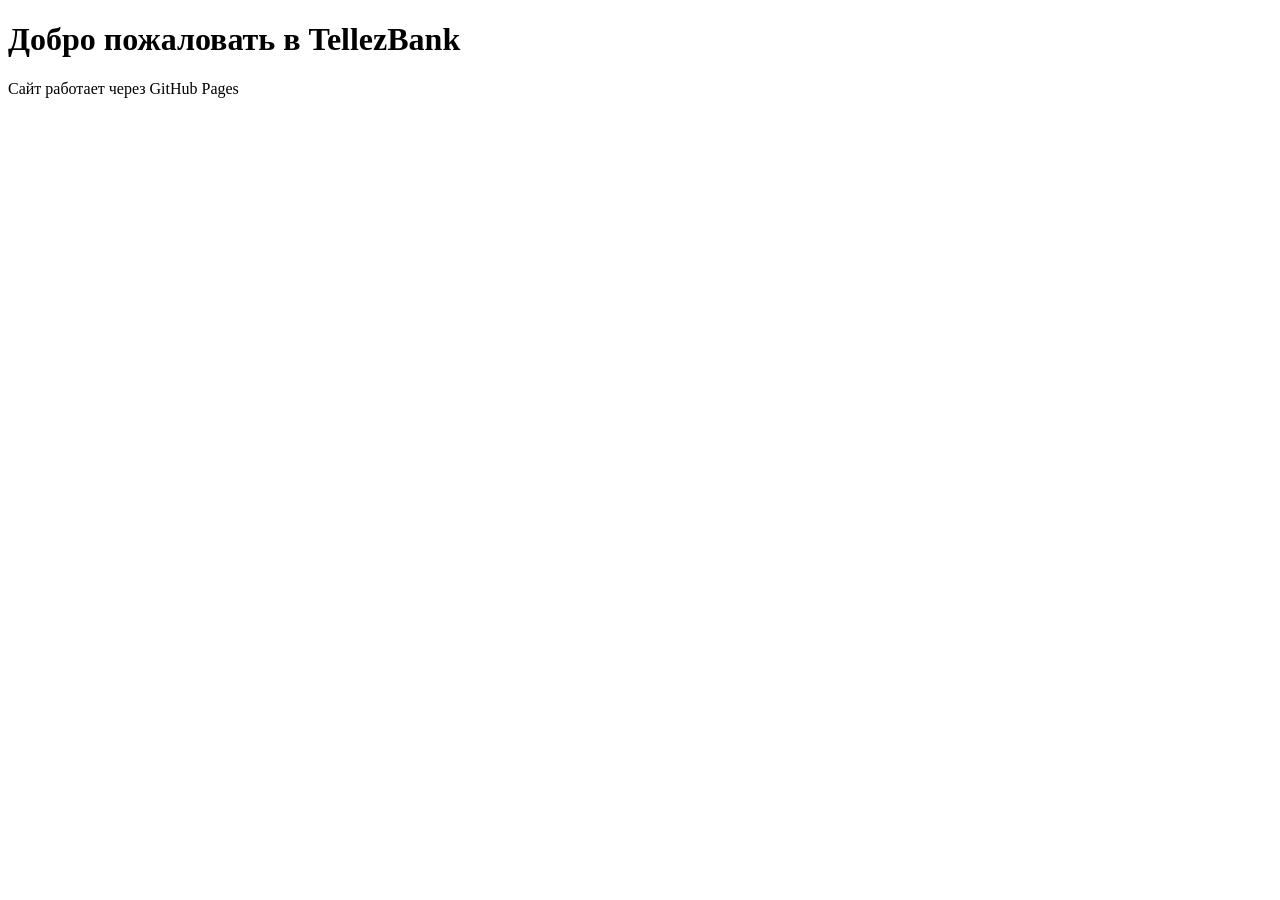
==== index.html @ b48a5590 "Create index.html" ====
<!DOCTYPE html>
<html lang="ru">
<head>
    <meta charset="UTF-8">
    <title>TellezBank</title>
</head>
<body>
    <h1>Добро пожаловать в TellezBank</h1>
    <p>Сайт работает через GitHub Pages</p>
</body>
</html>
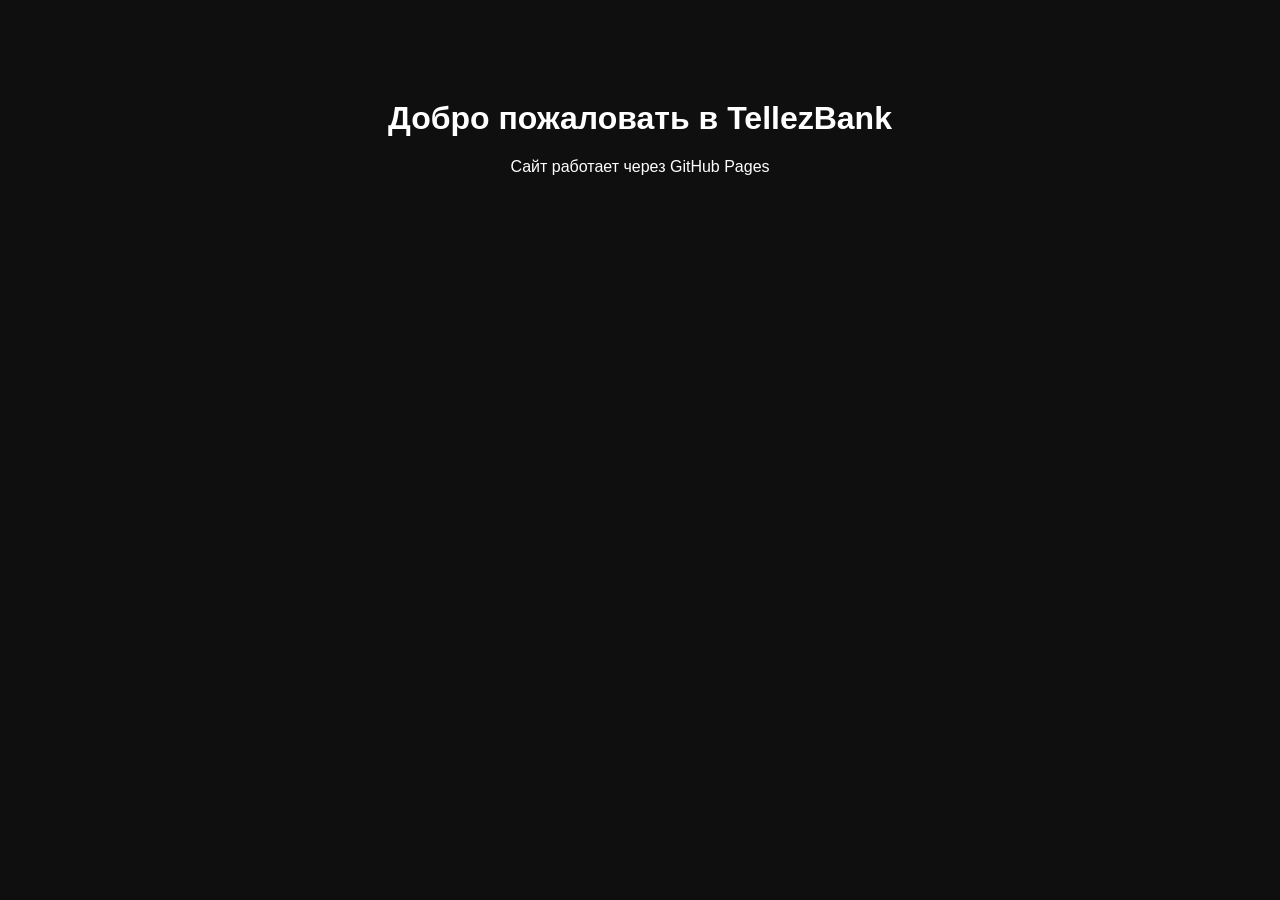
==== commit 6274be46: "Update index.html" ====
--- a/index.html
+++ b/index.html
@@ -9,3 +9,5 @@
     <p>Сайт работает через GitHub Pages</p>
 </body>
 </html>
+
+<link rel="stylesheet" href="style.css">
--- a/style.css
+++ b/style.css
@@ -0,0 +1,7 @@
+body {
+    font-family: Arial;
+    background: #0f0f0f;
+    color: white;
+    text-align: center;
+    margin-top: 100px;
+}
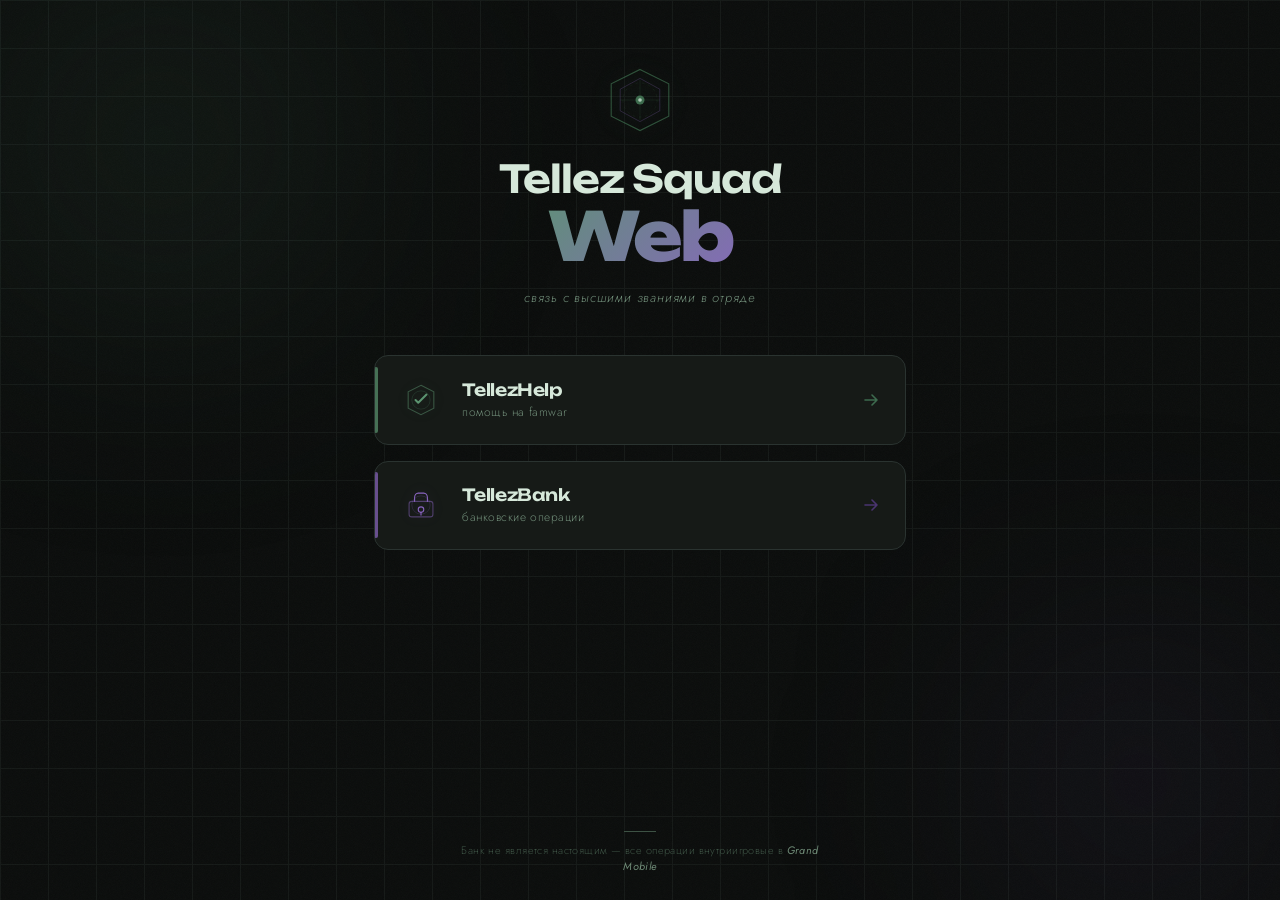
==== commit d71c53c6: "Create a main menu for Tellez Squad Web with dark pastel colors (6a32851b4780cf00700a97ea)" ====
--- a/index.html
+++ b/index.html
@@ -2,12 +2,111 @@
 <html lang="ru">
 <head>
     <meta charset="UTF-8">
-    <title>TellezBank</title>
+    <meta name="viewport" content="width=device-width, initial-scale=1.0">
+    <title>Tellez Squad Web</title>
+    <link rel="preconnect" href="https://fonts.googleapis.com">
+    <link rel="preconnect" href="https://fonts.gstatic.com" crossorigin>
+    <link href="https://fonts.googleapis.com/css2?family=Unbounded:wght@300;400;600;800&family=Jost:ital,wght@0,300;0,400;0,500;1,300&display=swap" rel="stylesheet">
+    <link rel="stylesheet" href="style.css">
 </head>
 <body>
-    <h1>Добро пожаловать в TellezBank</h1>
-    <p>Сайт работает через GitHub Pages</p>
+
+    <div class="bg-grid" aria-hidden="true"></div>
+    <div class="bg-glow bg-glow--green" aria-hidden="true"></div>
+    <div class="bg-glow bg-glow--purple" aria-hidden="true"></div>
+    <div class="noise" aria-hidden="true"></div>
+
+    <main class="layout">
+
+        <header class="hero">
+            <div class="emblem" aria-hidden="true">
+                <svg viewBox="0 0 80 80" fill="none" xmlns="http://www.w3.org/2000/svg">
+                    <polygon points="40,6 72,22 72,58 40,74 8,58 8,22"
+                        stroke="#4e8a63" stroke-width="1.2" fill="none" opacity="0.55"/>
+                    <polygon points="40,16 62,28 62,52 40,64 18,52 18,28"
+                        stroke="#7a5ca3" stroke-width="0.8" fill="none" opacity="0.4"/>
+                    <circle cx="40" cy="40" r="5" fill="#4e8a63" opacity="0.75"/>
+                    <circle cx="40" cy="40" r="2" fill="#c8dfd0" opacity="0.9"/>
+                    <line x1="40" y1="18" x2="40" y2="62" stroke="#4e8a63" stroke-width="0.6" opacity="0.25"/>
+                    <line x1="18" y1="40" x2="62" y2="40" stroke="#4e8a63" stroke-width="0.6" opacity="0.25"/>
+                    <circle cx="40" cy="40" r="19" stroke="#4e8a63" stroke-width="0.4" stroke-dasharray="3 4" opacity="0.3"/>
+                </svg>
+            </div>
+
+            <h1 class="title">
+                <span class="title-main">Tellez Squad</span>
+                <span class="title-accent">Web</span>
+            </h1>
+            <p class="subtitle">связь с высшими званиями в отряде</p>
+        </header>
+
+        <nav class="cards" aria-label="Навигация">
+
+            <a href="#" class="card card--green">
+                <div class="card__decor" aria-hidden="true">
+                    <svg viewBox="0 0 48 48" fill="none">
+                        <path d="M24 8 L38 15 L38 33 L24 40 L10 33 L10 15 Z"
+                            stroke="currentColor" stroke-width="1.2" fill="none" opacity="0.5"/>
+                        <path d="M18 24 L21 27 L30 18"
+                            stroke="currentColor" stroke-width="2.2"
+                            stroke-linecap="round" stroke-linejoin="round"/>
+                        <circle cx="24" cy="24" r="10" stroke="currentColor"
+                            stroke-width="0.7" opacity="0.3"/>
+                    </svg>
+                </div>
+                <div class="card__body">
+                    <span class="card__title">TellezHelp</span>
+                    <span class="card__sub">помощь на FamWar</span>
+                </div>
+                <span class="card__arrow" aria-hidden="true">
+                    <svg viewBox="0 0 20 20" fill="none">
+                        <path d="M4 10 H16 M11 5 L16 10 L11 15"
+                            stroke="currentColor" stroke-width="1.6"
+                            stroke-linecap="round" stroke-linejoin="round"/>
+                    </svg>
+                </span>
+                <div class="card__shine" aria-hidden="true"></div>
+            </a>
+
+            <a href="#" class="card card--purple">
+                <div class="card__decor" aria-hidden="true">
+                    <svg viewBox="0 0 48 48" fill="none">
+                        <rect x="11" y="20" width="26" height="17" rx="3"
+                            stroke="currentColor" stroke-width="1.2" fill="none" opacity="0.5"/>
+                        <path d="M17 20 L17 16 C17 13.2 18.8 11 21 11 L27 11 C29.2 11 31 13.2 31 16 L31 20"
+                            stroke="currentColor" stroke-width="1.2" stroke-linecap="round"/>
+                        <circle cx="24" cy="29" r="3" stroke="currentColor"
+                            stroke-width="1.2" fill="none"/>
+                        <line x1="24" y1="32" x2="24" y2="35"
+                            stroke="currentColor" stroke-width="1.2" stroke-linecap="round"/>
+                        <circle cx="24" cy="24" r="10" stroke="currentColor"
+                            stroke-width="0.7" opacity="0.3"/>
+                    </svg>
+                </div>
+                <div class="card__body">
+                    <span class="card__title">TellezBank</span>
+                    <span class="card__sub">банковские операции</span>
+                </div>
+                <span class="card__arrow" aria-hidden="true">
+                    <svg viewBox="0 0 20 20" fill="none">
+                        <path d="M4 10 H16 M11 5 L16 10 L11 15"
+                            stroke="currentColor" stroke-width="1.6"
+                            stroke-linecap="round" stroke-linejoin="round"/>
+                    </svg>
+                </span>
+                <div class="card__shine" aria-hidden="true"></div>
+            </a>
+
+        </nav>
+
+    </main>
+
+    <footer class="footer">
+        <span class="footer__line" aria-hidden="true"></span>
+        <p class="footer__text">
+            Банк не является настоящим — все операции внутриигровые в&nbsp;<em>Grand Mobile</em>
+        </p>
+    </footer>
+
 </body>
 </html>
-
-<link rel="stylesheet" href="style.css">
--- a/style.css
+++ b/style.css
@@ -1,7 +1,414 @@
+/* ── Reset & Base ──────────────────────────────────────────── */
+*, *::before, *::after { box-sizing: border-box; margin: 0; padding: 0; }
+
+:root {
+    --black:        #0b0d0c;
+    --dark:         #111412;
+    --surface:      #161a17;
+    --surface-2:    #1e2420;
+    --border:       #2a3330;
+
+    --green-dim:    #2d4a38;
+    --green-mid:    #3d6b4e;
+    --green-accent: #5b9470;
+    --green-glow:   rgba(74, 140, 99, 0.18);
+
+    --purple-dim:   #2c1f42;
+    --purple-mid:   #4a3470;
+    --purple-accent:#8a65c0;
+    --purple-glow:  rgba(138, 101, 192, 0.18);
+
+    --text-primary: #d6e8da;
+    --text-muted:   #6e8a76;
+    --text-faint:   #3d5244;
+
+    --font-display: 'Unbounded', sans-serif;
+    --font-body:    'Jost', sans-serif;
+
+    --ease-out: cubic-bezier(0.16, 1, 0.3, 1);
+}
+
+html, body {
+    height: 100%;
+    min-height: 100dvh;
+}
+
 body {
-    font-family: Arial;
-    background: #0f0f0f;
-    color: white;
+    font-family: var(--font-body);
+    background-color: var(--black);
+    color: var(--text-primary);
+    display: flex;
+    flex-direction: column;
+    align-items: center;
+    justify-content: space-between;
+    overflow-x: hidden;
+    position: relative;
+}
+
+/* ── Atmospheric Background ────────────────────────────────── */
+.bg-grid {
+    position: fixed;
+    inset: 0;
+    background-image:
+        linear-gradient(var(--border) 1px, transparent 1px),
+        linear-gradient(90deg, var(--border) 1px, transparent 1px);
+    background-size: 48px 48px;
+    opacity: 0.35;
+    pointer-events: none;
+    z-index: 0;
+}
+
+.bg-glow {
+    position: fixed;
+    border-radius: 50%;
+    filter: blur(120px);
+    pointer-events: none;
+    z-index: 0;
+    animation: float 12s ease-in-out infinite alternate;
+}
+
+.bg-glow--green {
+    width: 520px;
+    height: 520px;
+    background: radial-gradient(circle, rgba(61, 107, 78, 0.22) 0%, transparent 70%);
+    top: -120px;
+    left: -100px;
+}
+
+.bg-glow--purple {
+    width: 400px;
+    height: 400px;
+    background: radial-gradient(circle, rgba(74, 52, 112, 0.24) 0%, transparent 70%);
+    bottom: -80px;
+    right: -60px;
+    animation-delay: -6s;
+    animation-duration: 14s;
+}
+
+@keyframes float {
+    from { transform: translate(0, 0) scale(1); }
+    to   { transform: translate(24px, 16px) scale(1.06); }
+}
+
+.noise {
+    position: fixed;
+    inset: 0;
+    pointer-events: none;
+    z-index: 1;
+    opacity: 0.032;
+    background-image: url("data:image/svg+xml,%3Csvg viewBox='0 0 256 256' xmlns='http://www.w3.org/2000/svg'%3E%3Cfilter id='n'%3E%3CfeTurbulence type='fractalNoise' baseFrequency='0.9' numOctaves='4' stitchTiles='stitch'/%3E%3C/filter%3E%3Crect width='100%25' height='100%25' filter='url(%23n)'/%3E%3C/svg%3E");
+    background-repeat: repeat;
+    background-size: 180px 180px;
+}
+
+/* ── Layout ────────────────────────────────────────────────── */
+.layout {
+    position: relative;
+    z-index: 2;
+    width: 100%;
+    max-width: 580px;
+    padding: 4rem 1.5rem 2rem;
+    display: flex;
+    flex-direction: column;
+    align-items: center;
+    gap: 3rem;
+    flex: 1;
+}
+
+/* ── Hero ──────────────────────────────────────────────────── */
+.hero {
+    display: flex;
+    flex-direction: column;
+    align-items: center;
+    gap: 0;
     text-align: center;
-    margin-top: 100px;
-}
+    animation: hero-in 0.9s var(--ease-out) both;
+}
+
+@keyframes hero-in {
+    from { opacity: 0; transform: translateY(-22px); }
+    to   { opacity: 1; transform: translateY(0); }
+}
+
+.emblem {
+    width: 72px;
+    height: 72px;
+    margin-bottom: 1.4rem;
+    opacity: 0;
+    animation: emblem-in 1s var(--ease-out) 0.1s both;
+}
+
+@keyframes emblem-in {
+    from { opacity: 0; transform: scale(0.7) rotate(-15deg); }
+    to   { opacity: 1; transform: scale(1) rotate(0deg); }
+}
+
+.emblem svg {
+    width: 100%;
+    height: 100%;
+    filter: drop-shadow(0 0 12px rgba(74, 140, 99, 0.4));
+}
+
+.title {
+    font-family: var(--font-display);
+    line-height: 1.08;
+    letter-spacing: -0.02em;
+    margin-bottom: 1rem;
+}
+
+.title-main {
+    display: block;
+    font-size: clamp(1.6rem, 6vw, 2.4rem);
+    font-weight: 600;
+    color: var(--text-primary);
+    letter-spacing: -0.03em;
+}
+
+.title-accent {
+    display: block;
+    font-size: clamp(2.6rem, 10vw, 4.2rem);
+    font-weight: 800;
+    background: linear-gradient(135deg, #5b9470 0%, #8a65c0 100%);
+    -webkit-background-clip: text;
+    -webkit-text-fill-color: transparent;
+    background-clip: text;
+    letter-spacing: -0.04em;
+}
+
+.subtitle {
+    font-family: var(--font-body);
+    font-size: 0.82rem;
+    font-weight: 300;
+    font-style: italic;
+    color: var(--text-muted);
+    letter-spacing: 0.06em;
+    text-transform: lowercase;
+    opacity: 0;
+    animation: fade-up 0.8s var(--ease-out) 0.4s both;
+}
+
+@keyframes fade-up {
+    from { opacity: 0; transform: translateY(8px); }
+    to   { opacity: 1; transform: translateY(0); }
+}
+
+/* ── Cards ─────────────────────────────────────────────────── */
+.cards {
+    display: flex;
+    flex-direction: column;
+    gap: 1rem;
+    width: 100%;
+}
+
+.card {
+    display: flex;
+    align-items: center;
+    gap: 1.2rem;
+    padding: 1.35rem 1.5rem;
+    border-radius: 14px;
+    border: 1px solid var(--border);
+    background: var(--surface);
+    text-decoration: none;
+    color: var(--text-primary);
+    position: relative;
+    overflow: hidden;
+    cursor: pointer;
+    transition:
+        transform 0.3s var(--ease-out),
+        border-color 0.3s ease,
+        background 0.3s ease;
+    opacity: 0;
+}
+
+.card:nth-child(1) { animation: card-in 0.7s var(--ease-out) 0.5s both; }
+.card:nth-child(2) { animation: card-in 0.7s var(--ease-out) 0.65s both; }
+
+@keyframes card-in {
+    from { opacity: 0; transform: translateX(-18px); }
+    to   { opacity: 1; transform: translateX(0); }
+}
+
+/* Green card */
+.card--green {
+    --card-accent: var(--green-accent);
+    --card-glow:   var(--green-glow);
+    --card-mid:    var(--green-mid);
+    --card-dim:    var(--green-dim);
+}
+
+/* Purple card */
+.card--purple {
+    --card-accent: var(--purple-accent);
+    --card-glow:   var(--purple-glow);
+    --card-mid:    var(--purple-mid);
+    --card-dim:    var(--purple-dim);
+}
+
+.card:hover {
+    transform: translateX(5px);
+    border-color: var(--card-mid);
+    background: color-mix(in srgb, var(--surface) 88%, var(--card-dim));
+}
+
+.card:active {
+    transform: translateX(3px) scale(0.99);
+}
+
+/* Shimmer shine on hover */
+.card__shine {
+    position: absolute;
+    inset: 0;
+    background: linear-gradient(
+        105deg,
+        transparent 30%,
+        rgba(255,255,255,0.04) 50%,
+        transparent 70%
+    );
+    transform: translateX(-100%);
+    transition: transform 0.5s ease;
+    pointer-events: none;
+}
+
+.card:hover .card__shine {
+    transform: translateX(100%);
+}
+
+/* Left color strip */
+.card::before {
+    content: '';
+    position: absolute;
+    left: 0;
+    top: 12%;
+    bottom: 12%;
+    width: 3px;
+    border-radius: 0 2px 2px 0;
+    background: var(--card-accent);
+    opacity: 0.7;
+    transition: opacity 0.3s, top 0.3s, bottom 0.3s;
+}
+
+.card:hover::before {
+    opacity: 1;
+    top: 8%;
+    bottom: 8%;
+}
+
+/* Icon */
+.card__decor {
+    width: 44px;
+    height: 44px;
+    flex-shrink: 0;
+    color: var(--card-accent);
+    filter: drop-shadow(0 0 6px var(--card-glow));
+    transition: transform 0.3s var(--ease-out), filter 0.3s;
+}
+
+.card:hover .card__decor {
+    transform: scale(1.1);
+    filter: drop-shadow(0 0 12px var(--card-accent));
+}
+
+.card__decor svg {
+    width: 100%;
+    height: 100%;
+}
+
+/* Text */
+.card__body {
+    flex: 1;
+    display: flex;
+    flex-direction: column;
+    gap: 0.22rem;
+}
+
+.card__title {
+    font-family: var(--font-display);
+    font-size: 1.05rem;
+    font-weight: 600;
+    letter-spacing: -0.02em;
+    color: var(--text-primary);
+    transition: color 0.2s;
+}
+
+.card:hover .card__title {
+    color: color-mix(in srgb, var(--text-primary), var(--card-accent) 25%);
+}
+
+.card__sub {
+    font-size: 0.75rem;
+    font-weight: 300;
+    color: var(--text-muted);
+    letter-spacing: 0.04em;
+    text-transform: lowercase;
+}
+
+/* Arrow */
+.card__arrow {
+    width: 20px;
+    height: 20px;
+    flex-shrink: 0;
+    color: var(--card-mid);
+    transition: transform 0.3s var(--ease-out), color 0.3s;
+}
+
+.card__arrow svg {
+    width: 100%;
+    height: 100%;
+}
+
+.card:hover .card__arrow {
+    transform: translateX(4px);
+    color: var(--card-accent);
+}
+
+/* Focus styles */
+.card:focus-visible {
+    outline: 2px solid var(--card-accent);
+    outline-offset: 3px;
+}
+
+/* ── Footer ────────────────────────────────────────────────── */
+.footer {
+    position: relative;
+    z-index: 2;
+    width: 100%;
+    max-width: 580px;
+    padding: 1.2rem 1.5rem 1.6rem;
+    display: flex;
+    flex-direction: column;
+    align-items: center;
+    gap: 0.6rem;
+    animation: fade-up 0.8s var(--ease-out) 0.9s both;
+    opacity: 0;
+}
+
+.footer__line {
+    display: block;
+    width: 32px;
+    height: 1px;
+    background: var(--text-faint);
+}
+
+.footer__text {
+    font-size: 0.68rem;
+    font-weight: 300;
+    color: var(--text-faint);
+    letter-spacing: 0.04em;
+    text-align: center;
+    line-height: 1.5;
+    max-width: 360px;
+}
+
+.footer__text em {
+    font-style: italic;
+    color: var(--text-muted);
+    font-weight: 400;
+}
+
+/* ── Responsive ────────────────────────────────────────────── */
+@media (max-width: 400px) {
+    .layout { padding: 3rem 1.2rem 1.5rem; gap: 2.4rem; }
+    .card { padding: 1.1rem 1.1rem; gap: 1rem; }
+    .card__decor { width: 36px; height: 36px; }
+    .card__title { font-size: 0.95rem; }
+}
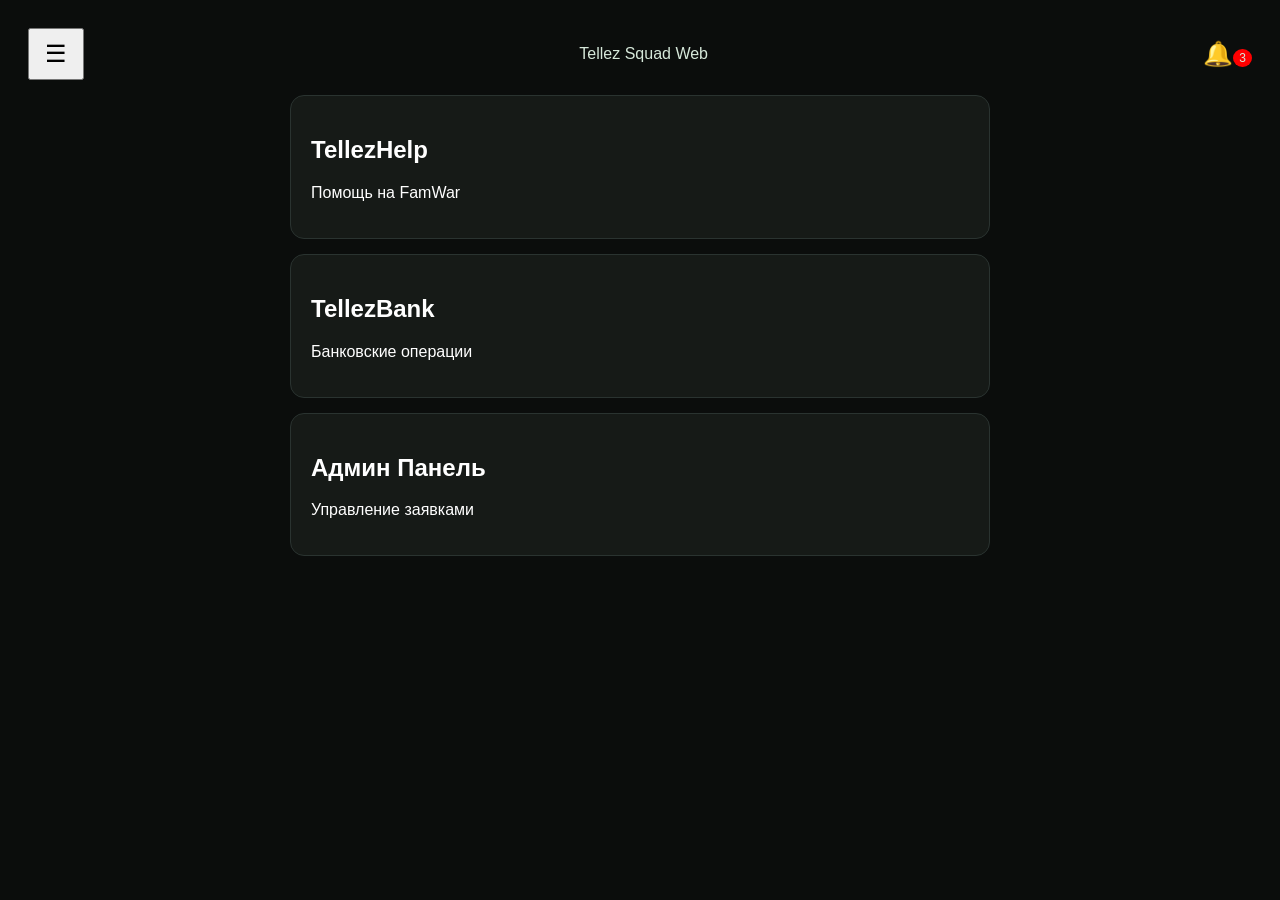
==== commit d3536812: "Add files via upload" ====
--- a/index.html
+++ b/index.html
@@ -1,112 +1,22 @@
 <!DOCTYPE html>
 <html lang="ru">
 <head>
-    <meta charset="UTF-8">
-    <meta name="viewport" content="width=device-width, initial-scale=1.0">
-    <title>Tellez Squad Web</title>
-    <link rel="preconnect" href="https://fonts.googleapis.com">
-    <link rel="preconnect" href="https://fonts.gstatic.com" crossorigin>
-    <link href="https://fonts.googleapis.com/css2?family=Unbounded:wght@300;400;600;800&family=Jost:ital,wght@0,300;0,400;0,500;1,300&display=swap" rel="stylesheet">
-    <link rel="stylesheet" href="style.css">
+<meta charset="UTF-8">
+<meta name="viewport" content="width=device-width, initial-scale=1.0">
+<title>Tellez Squad Web</title>
+<link rel="stylesheet" href="style.css">
 </head>
 <body>
+<header class="topbar">
+<button class="menu-btn">☰</button>
+<div class="logo">Tellez Squad Web</div>
+<div class="notify">🔔<span>3</span></div>
+</header>
 
-    <div class="bg-grid" aria-hidden="true"></div>
-    <div class="bg-glow bg-glow--green" aria-hidden="true"></div>
-    <div class="bg-glow bg-glow--purple" aria-hidden="true"></div>
-    <div class="noise" aria-hidden="true"></div>
-
-    <main class="layout">
-
-        <header class="hero">
-            <div class="emblem" aria-hidden="true">
-                <svg viewBox="0 0 80 80" fill="none" xmlns="http://www.w3.org/2000/svg">
-                    <polygon points="40,6 72,22 72,58 40,74 8,58 8,22"
-                        stroke="#4e8a63" stroke-width="1.2" fill="none" opacity="0.55"/>
-                    <polygon points="40,16 62,28 62,52 40,64 18,52 18,28"
-                        stroke="#7a5ca3" stroke-width="0.8" fill="none" opacity="0.4"/>
-                    <circle cx="40" cy="40" r="5" fill="#4e8a63" opacity="0.75"/>
-                    <circle cx="40" cy="40" r="2" fill="#c8dfd0" opacity="0.9"/>
-                    <line x1="40" y1="18" x2="40" y2="62" stroke="#4e8a63" stroke-width="0.6" opacity="0.25"/>
-                    <line x1="18" y1="40" x2="62" y2="40" stroke="#4e8a63" stroke-width="0.6" opacity="0.25"/>
-                    <circle cx="40" cy="40" r="19" stroke="#4e8a63" stroke-width="0.4" stroke-dasharray="3 4" opacity="0.3"/>
-                </svg>
-            </div>
-
-            <h1 class="title">
-                <span class="title-main">Tellez Squad</span>
-                <span class="title-accent">Web</span>
-            </h1>
-            <p class="subtitle">связь с высшими званиями в отряде</p>
-        </header>
-
-        <nav class="cards" aria-label="Навигация">
-
-            <a href="#" class="card card--green">
-                <div class="card__decor" aria-hidden="true">
-                    <svg viewBox="0 0 48 48" fill="none">
-                        <path d="M24 8 L38 15 L38 33 L24 40 L10 33 L10 15 Z"
-                            stroke="currentColor" stroke-width="1.2" fill="none" opacity="0.5"/>
-                        <path d="M18 24 L21 27 L30 18"
-                            stroke="currentColor" stroke-width="2.2"
-                            stroke-linecap="round" stroke-linejoin="round"/>
-                        <circle cx="24" cy="24" r="10" stroke="currentColor"
-                            stroke-width="0.7" opacity="0.3"/>
-                    </svg>
-                </div>
-                <div class="card__body">
-                    <span class="card__title">TellezHelp</span>
-                    <span class="card__sub">помощь на FamWar</span>
-                </div>
-                <span class="card__arrow" aria-hidden="true">
-                    <svg viewBox="0 0 20 20" fill="none">
-                        <path d="M4 10 H16 M11 5 L16 10 L11 15"
-                            stroke="currentColor" stroke-width="1.6"
-                            stroke-linecap="round" stroke-linejoin="round"/>
-                    </svg>
-                </span>
-                <div class="card__shine" aria-hidden="true"></div>
-            </a>
-
-            <a href="#" class="card card--purple">
-                <div class="card__decor" aria-hidden="true">
-                    <svg viewBox="0 0 48 48" fill="none">
-                        <rect x="11" y="20" width="26" height="17" rx="3"
-                            stroke="currentColor" stroke-width="1.2" fill="none" opacity="0.5"/>
-                        <path d="M17 20 L17 16 C17 13.2 18.8 11 21 11 L27 11 C29.2 11 31 13.2 31 16 L31 20"
-                            stroke="currentColor" stroke-width="1.2" stroke-linecap="round"/>
-                        <circle cx="24" cy="29" r="3" stroke="currentColor"
-                            stroke-width="1.2" fill="none"/>
-                        <line x1="24" y1="32" x2="24" y2="35"
-                            stroke="currentColor" stroke-width="1.2" stroke-linecap="round"/>
-                        <circle cx="24" cy="24" r="10" stroke="currentColor"
-                            stroke-width="0.7" opacity="0.3"/>
-                    </svg>
-                </div>
-                <div class="card__body">
-                    <span class="card__title">TellezBank</span>
-                    <span class="card__sub">банковские операции</span>
-                </div>
-                <span class="card__arrow" aria-hidden="true">
-                    <svg viewBox="0 0 20 20" fill="none">
-                        <path d="M4 10 H16 M11 5 L16 10 L11 15"
-                            stroke="currentColor" stroke-width="1.6"
-                            stroke-linecap="round" stroke-linejoin="round"/>
-                    </svg>
-                </span>
-                <div class="card__shine" aria-hidden="true"></div>
-            </a>
-
-        </nav>
-
-    </main>
-
-    <footer class="footer">
-        <span class="footer__line" aria-hidden="true"></span>
-        <p class="footer__text">
-            Банк не является настоящим — все операции внутриигровые в&nbsp;<em>Grand Mobile</em>
-        </p>
-    </footer>
-
+<main class="container">
+<a class="card" href="help.html"><h2>TellezHelp</h2><p>Помощь на FamWar</p></a>
+<a class="card" href="bank.html"><h2>TellezBank</h2><p>Банковские операции</p></a>
+<a class="card" href="admin.html"><h2>Админ Панель</h2><p>Управление заявками</p></a>
+</main>
 </body>
-</html>
+</html>
--- a/style.css
+++ b/style.css
@@ -1,414 +1,8 @@
-/* ── Reset & Base ──────────────────────────────────────────── */
-*, *::before, *::after { box-sizing: border-box; margin: 0; padding: 0; }
-
-:root {
-    --black:        #0b0d0c;
-    --dark:         #111412;
-    --surface:      #161a17;
-    --surface-2:    #1e2420;
-    --border:       #2a3330;
-
-    --green-dim:    #2d4a38;
-    --green-mid:    #3d6b4e;
-    --green-accent: #5b9470;
-    --green-glow:   rgba(74, 140, 99, 0.18);
-
-    --purple-dim:   #2c1f42;
-    --purple-mid:   #4a3470;
-    --purple-accent:#8a65c0;
-    --purple-glow:  rgba(138, 101, 192, 0.18);
-
-    --text-primary: #d6e8da;
-    --text-muted:   #6e8a76;
-    --text-faint:   #3d5244;
-
-    --font-display: 'Unbounded', sans-serif;
-    --font-body:    'Jost', sans-serif;
-
-    --ease-out: cubic-bezier(0.16, 1, 0.3, 1);
-}
-
-html, body {
-    height: 100%;
-    min-height: 100dvh;
-}
-
-body {
-    font-family: var(--font-body);
-    background-color: var(--black);
-    color: var(--text-primary);
-    display: flex;
-    flex-direction: column;
-    align-items: center;
-    justify-content: space-between;
-    overflow-x: hidden;
-    position: relative;
-}
-
-/* ── Atmospheric Background ────────────────────────────────── */
-.bg-grid {
-    position: fixed;
-    inset: 0;
-    background-image:
-        linear-gradient(var(--border) 1px, transparent 1px),
-        linear-gradient(90deg, var(--border) 1px, transparent 1px);
-    background-size: 48px 48px;
-    opacity: 0.35;
-    pointer-events: none;
-    z-index: 0;
-}
-
-.bg-glow {
-    position: fixed;
-    border-radius: 50%;
-    filter: blur(120px);
-    pointer-events: none;
-    z-index: 0;
-    animation: float 12s ease-in-out infinite alternate;
-}
-
-.bg-glow--green {
-    width: 520px;
-    height: 520px;
-    background: radial-gradient(circle, rgba(61, 107, 78, 0.22) 0%, transparent 70%);
-    top: -120px;
-    left: -100px;
-}
-
-.bg-glow--purple {
-    width: 400px;
-    height: 400px;
-    background: radial-gradient(circle, rgba(74, 52, 112, 0.24) 0%, transparent 70%);
-    bottom: -80px;
-    right: -60px;
-    animation-delay: -6s;
-    animation-duration: 14s;
-}
-
-@keyframes float {
-    from { transform: translate(0, 0) scale(1); }
-    to   { transform: translate(24px, 16px) scale(1.06); }
-}
-
-.noise {
-    position: fixed;
-    inset: 0;
-    pointer-events: none;
-    z-index: 1;
-    opacity: 0.032;
-    background-image: url("data:image/svg+xml,%3Csvg viewBox='0 0 256 256' xmlns='http://www.w3.org/2000/svg'%3E%3Cfilter id='n'%3E%3CfeTurbulence type='fractalNoise' baseFrequency='0.9' numOctaves='4' stitchTiles='stitch'/%3E%3C/filter%3E%3Crect width='100%25' height='100%25' filter='url(%23n)'/%3E%3C/svg%3E");
-    background-repeat: repeat;
-    background-size: 180px 180px;
-}
-
-/* ── Layout ────────────────────────────────────────────────── */
-.layout {
-    position: relative;
-    z-index: 2;
-    width: 100%;
-    max-width: 580px;
-    padding: 4rem 1.5rem 2rem;
-    display: flex;
-    flex-direction: column;
-    align-items: center;
-    gap: 3rem;
-    flex: 1;
-}
-
-/* ── Hero ──────────────────────────────────────────────────── */
-.hero {
-    display: flex;
-    flex-direction: column;
-    align-items: center;
-    gap: 0;
-    text-align: center;
-    animation: hero-in 0.9s var(--ease-out) both;
-}
-
-@keyframes hero-in {
-    from { opacity: 0; transform: translateY(-22px); }
-    to   { opacity: 1; transform: translateY(0); }
-}
-
-.emblem {
-    width: 72px;
-    height: 72px;
-    margin-bottom: 1.4rem;
-    opacity: 0;
-    animation: emblem-in 1s var(--ease-out) 0.1s both;
-}
-
-@keyframes emblem-in {
-    from { opacity: 0; transform: scale(0.7) rotate(-15deg); }
-    to   { opacity: 1; transform: scale(1) rotate(0deg); }
-}
-
-.emblem svg {
-    width: 100%;
-    height: 100%;
-    filter: drop-shadow(0 0 12px rgba(74, 140, 99, 0.4));
-}
-
-.title {
-    font-family: var(--font-display);
-    line-height: 1.08;
-    letter-spacing: -0.02em;
-    margin-bottom: 1rem;
-}
-
-.title-main {
-    display: block;
-    font-size: clamp(1.6rem, 6vw, 2.4rem);
-    font-weight: 600;
-    color: var(--text-primary);
-    letter-spacing: -0.03em;
-}
-
-.title-accent {
-    display: block;
-    font-size: clamp(2.6rem, 10vw, 4.2rem);
-    font-weight: 800;
-    background: linear-gradient(135deg, #5b9470 0%, #8a65c0 100%);
-    -webkit-background-clip: text;
-    -webkit-text-fill-color: transparent;
-    background-clip: text;
-    letter-spacing: -0.04em;
-}
-
-.subtitle {
-    font-family: var(--font-body);
-    font-size: 0.82rem;
-    font-weight: 300;
-    font-style: italic;
-    color: var(--text-muted);
-    letter-spacing: 0.06em;
-    text-transform: lowercase;
-    opacity: 0;
-    animation: fade-up 0.8s var(--ease-out) 0.4s both;
-}
-
-@keyframes fade-up {
-    from { opacity: 0; transform: translateY(8px); }
-    to   { opacity: 1; transform: translateY(0); }
-}
-
-/* ── Cards ─────────────────────────────────────────────────── */
-.cards {
-    display: flex;
-    flex-direction: column;
-    gap: 1rem;
-    width: 100%;
-}
-
-.card {
-    display: flex;
-    align-items: center;
-    gap: 1.2rem;
-    padding: 1.35rem 1.5rem;
-    border-radius: 14px;
-    border: 1px solid var(--border);
-    background: var(--surface);
-    text-decoration: none;
-    color: var(--text-primary);
-    position: relative;
-    overflow: hidden;
-    cursor: pointer;
-    transition:
-        transform 0.3s var(--ease-out),
-        border-color 0.3s ease,
-        background 0.3s ease;
-    opacity: 0;
-}
-
-.card:nth-child(1) { animation: card-in 0.7s var(--ease-out) 0.5s both; }
-.card:nth-child(2) { animation: card-in 0.7s var(--ease-out) 0.65s both; }
-
-@keyframes card-in {
-    from { opacity: 0; transform: translateX(-18px); }
-    to   { opacity: 1; transform: translateX(0); }
-}
-
-/* Green card */
-.card--green {
-    --card-accent: var(--green-accent);
-    --card-glow:   var(--green-glow);
-    --card-mid:    var(--green-mid);
-    --card-dim:    var(--green-dim);
-}
-
-/* Purple card */
-.card--purple {
-    --card-accent: var(--purple-accent);
-    --card-glow:   var(--purple-glow);
-    --card-mid:    var(--purple-mid);
-    --card-dim:    var(--purple-dim);
-}
-
-.card:hover {
-    transform: translateX(5px);
-    border-color: var(--card-mid);
-    background: color-mix(in srgb, var(--surface) 88%, var(--card-dim));
-}
-
-.card:active {
-    transform: translateX(3px) scale(0.99);
-}
-
-/* Shimmer shine on hover */
-.card__shine {
-    position: absolute;
-    inset: 0;
-    background: linear-gradient(
-        105deg,
-        transparent 30%,
-        rgba(255,255,255,0.04) 50%,
-        transparent 70%
-    );
-    transform: translateX(-100%);
-    transition: transform 0.5s ease;
-    pointer-events: none;
-}
-
-.card:hover .card__shine {
-    transform: translateX(100%);
-}
-
-/* Left color strip */
-.card::before {
-    content: '';
-    position: absolute;
-    left: 0;
-    top: 12%;
-    bottom: 12%;
-    width: 3px;
-    border-radius: 0 2px 2px 0;
-    background: var(--card-accent);
-    opacity: 0.7;
-    transition: opacity 0.3s, top 0.3s, bottom 0.3s;
-}
-
-.card:hover::before {
-    opacity: 1;
-    top: 8%;
-    bottom: 8%;
-}
-
-/* Icon */
-.card__decor {
-    width: 44px;
-    height: 44px;
-    flex-shrink: 0;
-    color: var(--card-accent);
-    filter: drop-shadow(0 0 6px var(--card-glow));
-    transition: transform 0.3s var(--ease-out), filter 0.3s;
-}
-
-.card:hover .card__decor {
-    transform: scale(1.1);
-    filter: drop-shadow(0 0 12px var(--card-accent));
-}
-
-.card__decor svg {
-    width: 100%;
-    height: 100%;
-}
-
-/* Text */
-.card__body {
-    flex: 1;
-    display: flex;
-    flex-direction: column;
-    gap: 0.22rem;
-}
-
-.card__title {
-    font-family: var(--font-display);
-    font-size: 1.05rem;
-    font-weight: 600;
-    letter-spacing: -0.02em;
-    color: var(--text-primary);
-    transition: color 0.2s;
-}
-
-.card:hover .card__title {
-    color: color-mix(in srgb, var(--text-primary), var(--card-accent) 25%);
-}
-
-.card__sub {
-    font-size: 0.75rem;
-    font-weight: 300;
-    color: var(--text-muted);
-    letter-spacing: 0.04em;
-    text-transform: lowercase;
-}
-
-/* Arrow */
-.card__arrow {
-    width: 20px;
-    height: 20px;
-    flex-shrink: 0;
-    color: var(--card-mid);
-    transition: transform 0.3s var(--ease-out), color 0.3s;
-}
-
-.card__arrow svg {
-    width: 100%;
-    height: 100%;
-}
-
-.card:hover .card__arrow {
-    transform: translateX(4px);
-    color: var(--card-accent);
-}
-
-/* Focus styles */
-.card:focus-visible {
-    outline: 2px solid var(--card-accent);
-    outline-offset: 3px;
-}
-
-/* ── Footer ────────────────────────────────────────────────── */
-.footer {
-    position: relative;
-    z-index: 2;
-    width: 100%;
-    max-width: 580px;
-    padding: 1.2rem 1.5rem 1.6rem;
-    display: flex;
-    flex-direction: column;
-    align-items: center;
-    gap: 0.6rem;
-    animation: fade-up 0.8s var(--ease-out) 0.9s both;
-    opacity: 0;
-}
-
-.footer__line {
-    display: block;
-    width: 32px;
-    height: 1px;
-    background: var(--text-faint);
-}
-
-.footer__text {
-    font-size: 0.68rem;
-    font-weight: 300;
-    color: var(--text-faint);
-    letter-spacing: 0.04em;
-    text-align: center;
-    line-height: 1.5;
-    max-width: 360px;
-}
-
-.footer__text em {
-    font-style: italic;
-    color: var(--text-muted);
-    font-weight: 400;
-}
-
-/* ── Responsive ────────────────────────────────────────────── */
-@media (max-width: 400px) {
-    .layout { padding: 3rem 1.2rem 1.5rem; gap: 2.4rem; }
-    .card { padding: 1.1rem 1.1rem; gap: 1rem; }
-    .card__decor { width: 36px; height: 36px; }
-    .card__title { font-size: 0.95rem; }
-}
+body{background:#0b0d0c;color:#d6e8da;font-family:Arial;padding:20px}
+.topbar{display:flex;justify-content:space-between;align-items:center}
+.menu-btn,.notify{font-size:24px}
+.notify span{background:red;border-radius:50%;padding:2px 6px;font-size:12px}
+.container{max-width:700px;margin:auto}
+.card,.form-box{display:block;background:#161a17;border:1px solid #2a3330;padding:20px;margin:15px 0;border-radius:14px;color:white;text-decoration:none}
+input,textarea{width:100%;margin:8px 0;padding:10px}
+button{padding:10px 15px}
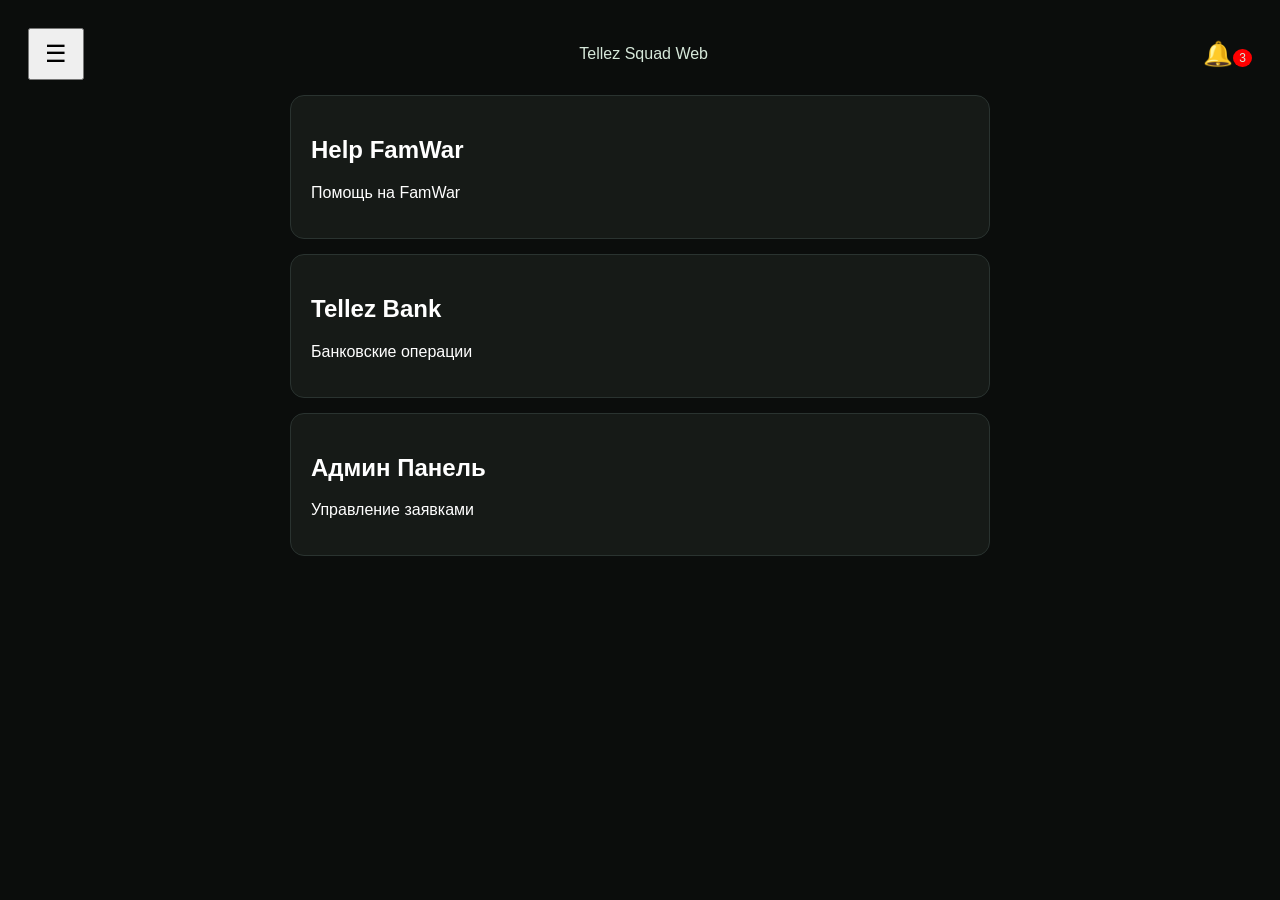
==== commit 83c170f5: "Update index.html" ====
--- a/index.html
+++ b/index.html
@@ -14,9 +14,9 @@
 </header>
 
 <main class="container">
-<a class="card" href="help.html"><h2>TellezHelp</h2><p>Помощь на FamWar</p></a>
-<a class="card" href="bank.html"><h2>TellezBank</h2><p>Банковские операции</p></a>
+<a class="card" href="help.html"><h2>Help FamWar</h2><p>Помощь на FamWar</p></a>
+<a class="card" href="bank.html"><h2>Tellez Bank</h2><p>Банковские операции</p></a>
 <a class="card" href="admin.html"><h2>Админ Панель</h2><p>Управление заявками</p></a>
 </main>
 </body>
-</html>+</html>
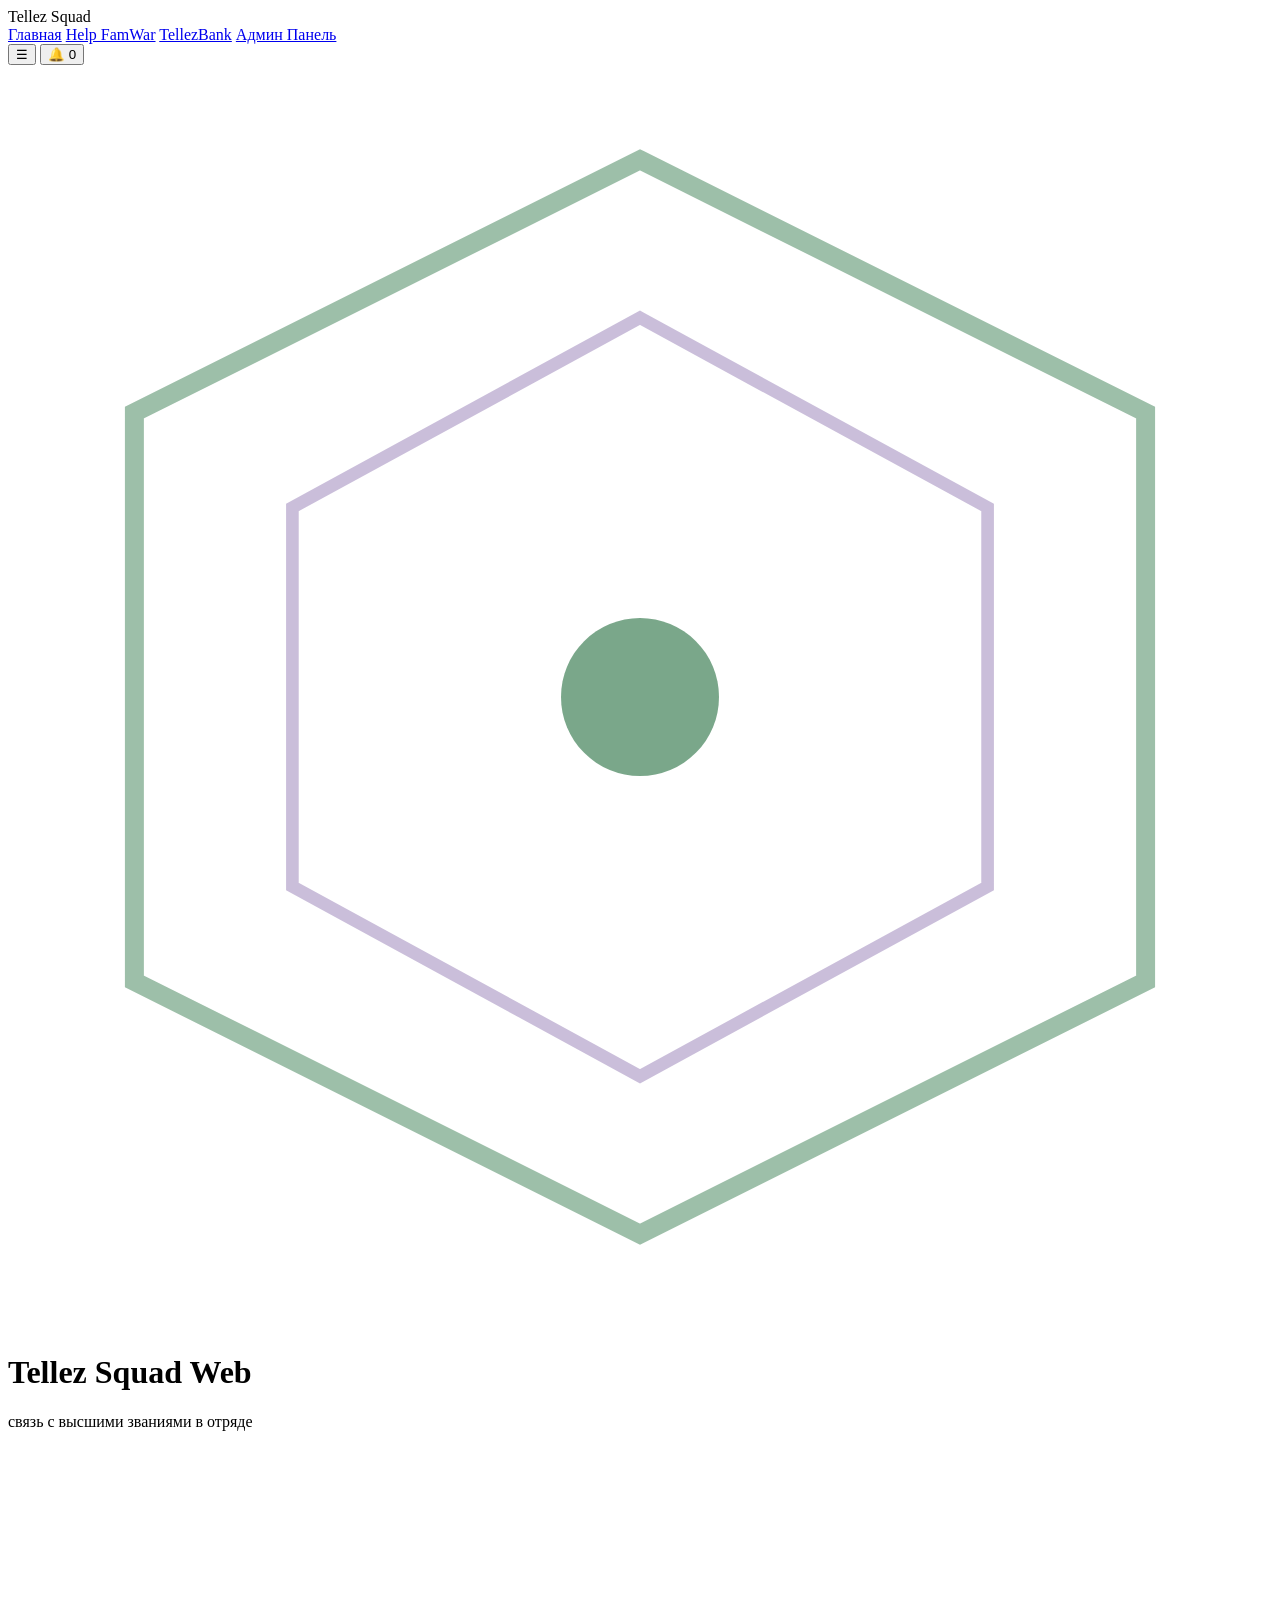
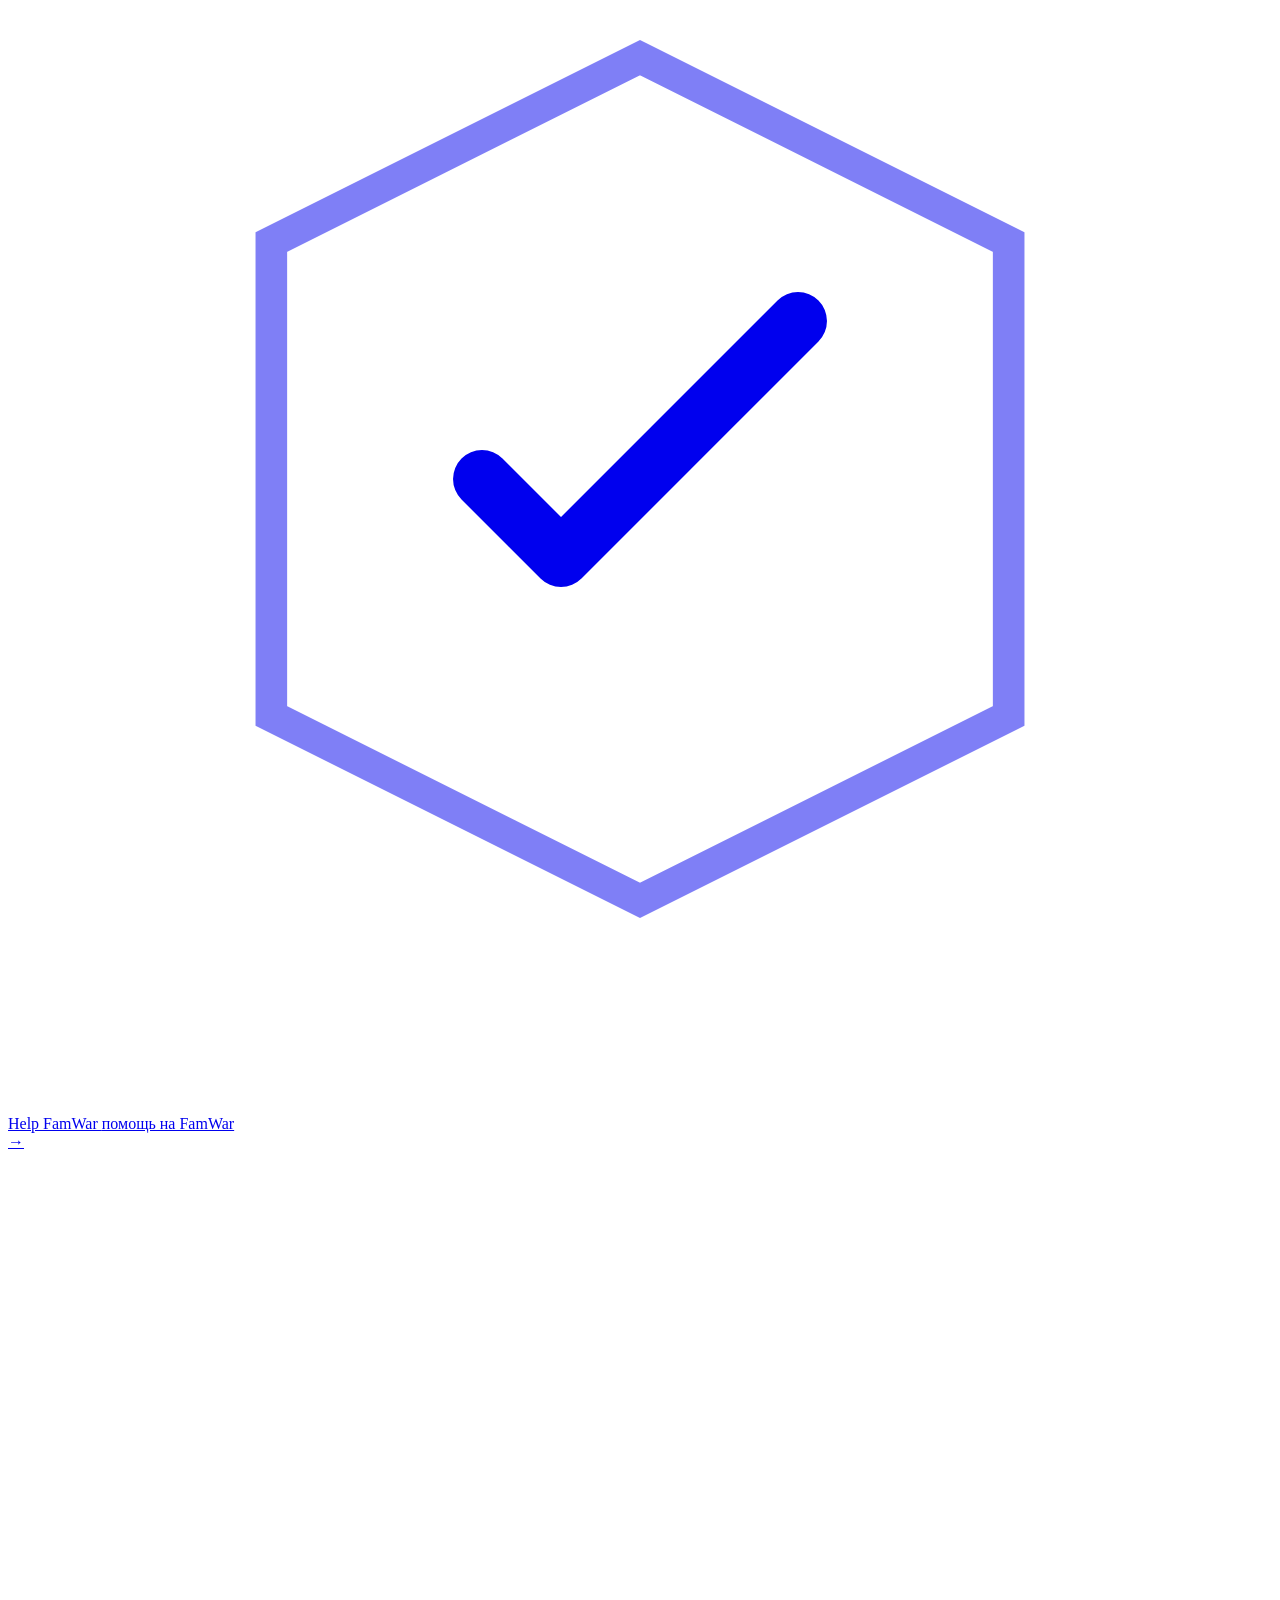
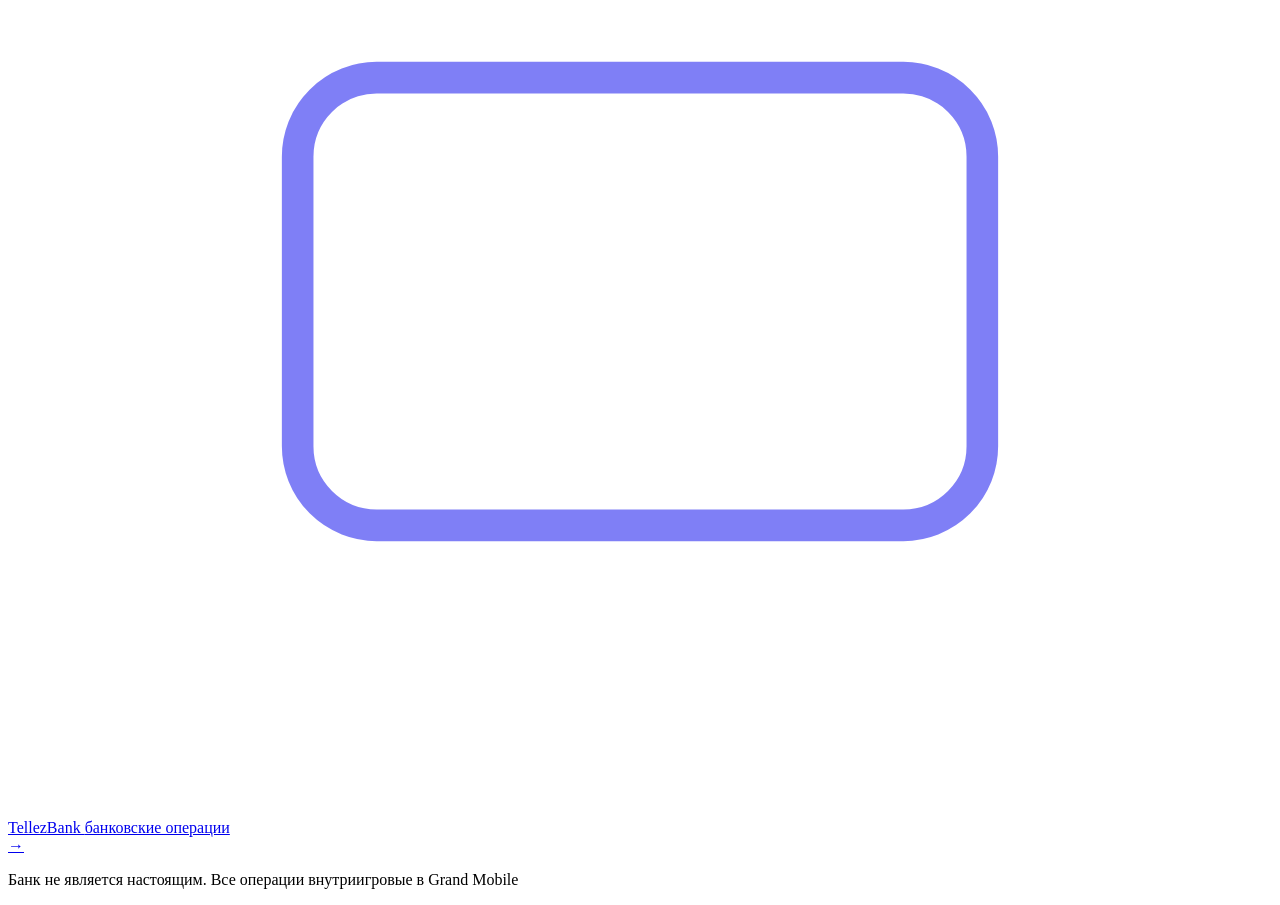
==== commit fa25e869: "Create index.html" ====
--- a/index.html
+++ b/index.html
@@ -1,22 +1,201 @@
 <!DOCTYPE html>
 <html lang="ru">
 <head>
-<meta charset="UTF-8">
-<meta name="viewport" content="width=device-width, initial-scale=1.0">
-<title>Tellez Squad Web</title>
-<link rel="stylesheet" href="style.css">
+    <meta charset="UTF-8">
+    <meta name="viewport" content="width=device-width, initial-scale=1.0">
+    <title>Tellez Squad Web</title>
+
+    <link rel="preconnect" href="https://fonts.googleapis.com">
+    <link rel="preconnect" href="https://fonts.gstatic.com" crossorigin>
+
+    <link href="https://fonts.googleapis.com/css2?family=Unbounded:wght@300;400;600;800&family=Jost:wght@300;400;500&display=swap" rel="stylesheet">
+
+    <link rel="stylesheet" href="style.css">
 </head>
 <body>
-<header class="topbar">
-<button class="menu-btn">☰</button>
-<div class="logo">Tellez Squad Web</div>
-<div class="notify">🔔<span>3</span></div>
-</header>
-
-<main class="container">
-<a class="card" href="help.html"><h2>Help FamWar</h2><p>Помощь на FamWar</p></a>
-<a class="card" href="bank.html"><h2>Tellez Bank</h2><p>Банковские операции</p></a>
-<a class="card" href="admin.html"><h2>Админ Панель</h2><p>Управление заявками</p></a>
-</main>
+
+    <div class="sidebar" id="sidebar">
+        <div class="sidebar-header">
+            Tellez Squad
+        </div>
+
+        <a href="index.html">Главная</a>
+        <a href="help.html">Help FamWar</a>
+        <a href="bank.html">TellezBank</a>
+        <a href="admin.html">Админ Панель</a>
+    </div>
+
+    <div class="sidebar-overlay" id="sidebarOverlay"></div>
+
+    <button class="menu-toggle" id="menuToggle">
+        ☰
+    </button>
+
+    <button class="notification-btn">
+        🔔
+        <span class="notification-badge" id="notifCount">0</span>
+    </button>
+
+    <div class="bg-grid"></div>
+    <div class="bg-glow bg-glow--green"></div>
+    <div class="bg-glow bg-glow--purple"></div>
+    <div class="noise"></div>
+
+    <main class="layout">
+
+        <header class="hero">
+
+            <div class="emblem">
+
+                <svg viewBox="0 0 80 80" fill="none">
+
+                    <polygon points="40,6 72,22 72,58 40,74 8,58 8,22"
+                        stroke="#4e8a63"
+                        stroke-width="1.2"
+                        fill="none"
+                        opacity="0.55"/>
+
+                    <polygon points="40,16 62,28 62,52 40,64 18,52 18,28"
+                        stroke="#7a5ca3"
+                        stroke-width="0.8"
+                        fill="none"
+                        opacity="0.4"/>
+
+                    <circle cx="40" cy="40" r="5"
+                        fill="#4e8a63"
+                        opacity="0.75"/>
+
+                </svg>
+
+            </div>
+
+            <h1 class="title">
+                <span class="title-main">Tellez Squad</span>
+                <span class="title-accent">Web</span>
+            </h1>
+
+            <p class="subtitle">
+                связь с высшими званиями в отряде
+            </p>
+
+        </header>
+
+        <nav class="cards">
+
+            <a href="help.html" class="card card--green">
+
+                <div class="card__decor">
+
+                    <svg viewBox="0 0 48 48" fill="none">
+
+                        <path
+                            d="M24 8 L38 15 L38 33 L24 40 L10 33 L10 15 Z"
+                            stroke="currentColor"
+                            stroke-width="1.2"
+                            fill="none"
+                            opacity="0.5"/>
+
+                        <path
+                            d="M18 24 L21 27 L30 18"
+                            stroke="currentColor"
+                            stroke-width="2.2"
+                            stroke-linecap="round"
+                            stroke-linejoin="round"/>
+
+                    </svg>
+
+                </div>
+
+                <div class="card__body">
+                    <span class="card__title">
+                        Help FamWar
+                    </span>
+
+                    <span class="card__sub">
+                        помощь на FamWar
+                    </span>
+                </div>
+
+                <span class="card__arrow">
+                    →
+                </span>
+
+                <div class="card__shine"></div>
+
+            </a>
+
+            <a href="bank.html" class="card card--purple">
+
+                <div class="card__decor">
+
+                    <svg viewBox="0 0 48 48" fill="none">
+
+                        <rect
+                            x="11"
+                            y="20"
+                            width="26"
+                            height="17"
+                            rx="3"
+                            stroke="currentColor"
+                            stroke-width="1.2"
+                            fill="none"
+                            opacity="0.5"/>
+
+                    </svg>
+
+                </div>
+
+                <div class="card__body">
+
+                    <span class="card__title">
+                        TellezBank
+                    </span>
+
+                    <span class="card__sub">
+                        банковские операции
+                    </span>
+
+                </div>
+
+                <span class="card__arrow">
+                    →
+                </span>
+
+                <div class="card__shine"></div>
+
+            </a>
+
+        </nav>
+
+    </main>
+
+    <footer class="footer">
+
+        <span class="footer__line"></span>
+
+        <p class="footer__text">
+            Банк не является настоящим. Все операции внутриигровые в Grand Mobile
+        </p>
+
+    </footer>
+
+    <script>
+        const menuToggle = document.getElementById("menuToggle");
+        const sidebar = document.getElementById("sidebar");
+        const overlay = document.getElementById("sidebarOverlay");
+
+        menuToggle.addEventListener("click", () => {
+            sidebar.classList.toggle("sidebar-open");
+            overlay.classList.toggle("sidebar-overlay-open");
+        });
+
+        overlay.addEventListener("click", () => {
+            sidebar.classList.remove("sidebar-open");
+            overlay.classList.remove("sidebar-overlay-open");
+        });
+    </script>
+
+    <script type="module" src="app.js"></script>
+
 </body>
-</html>
+  </html>
